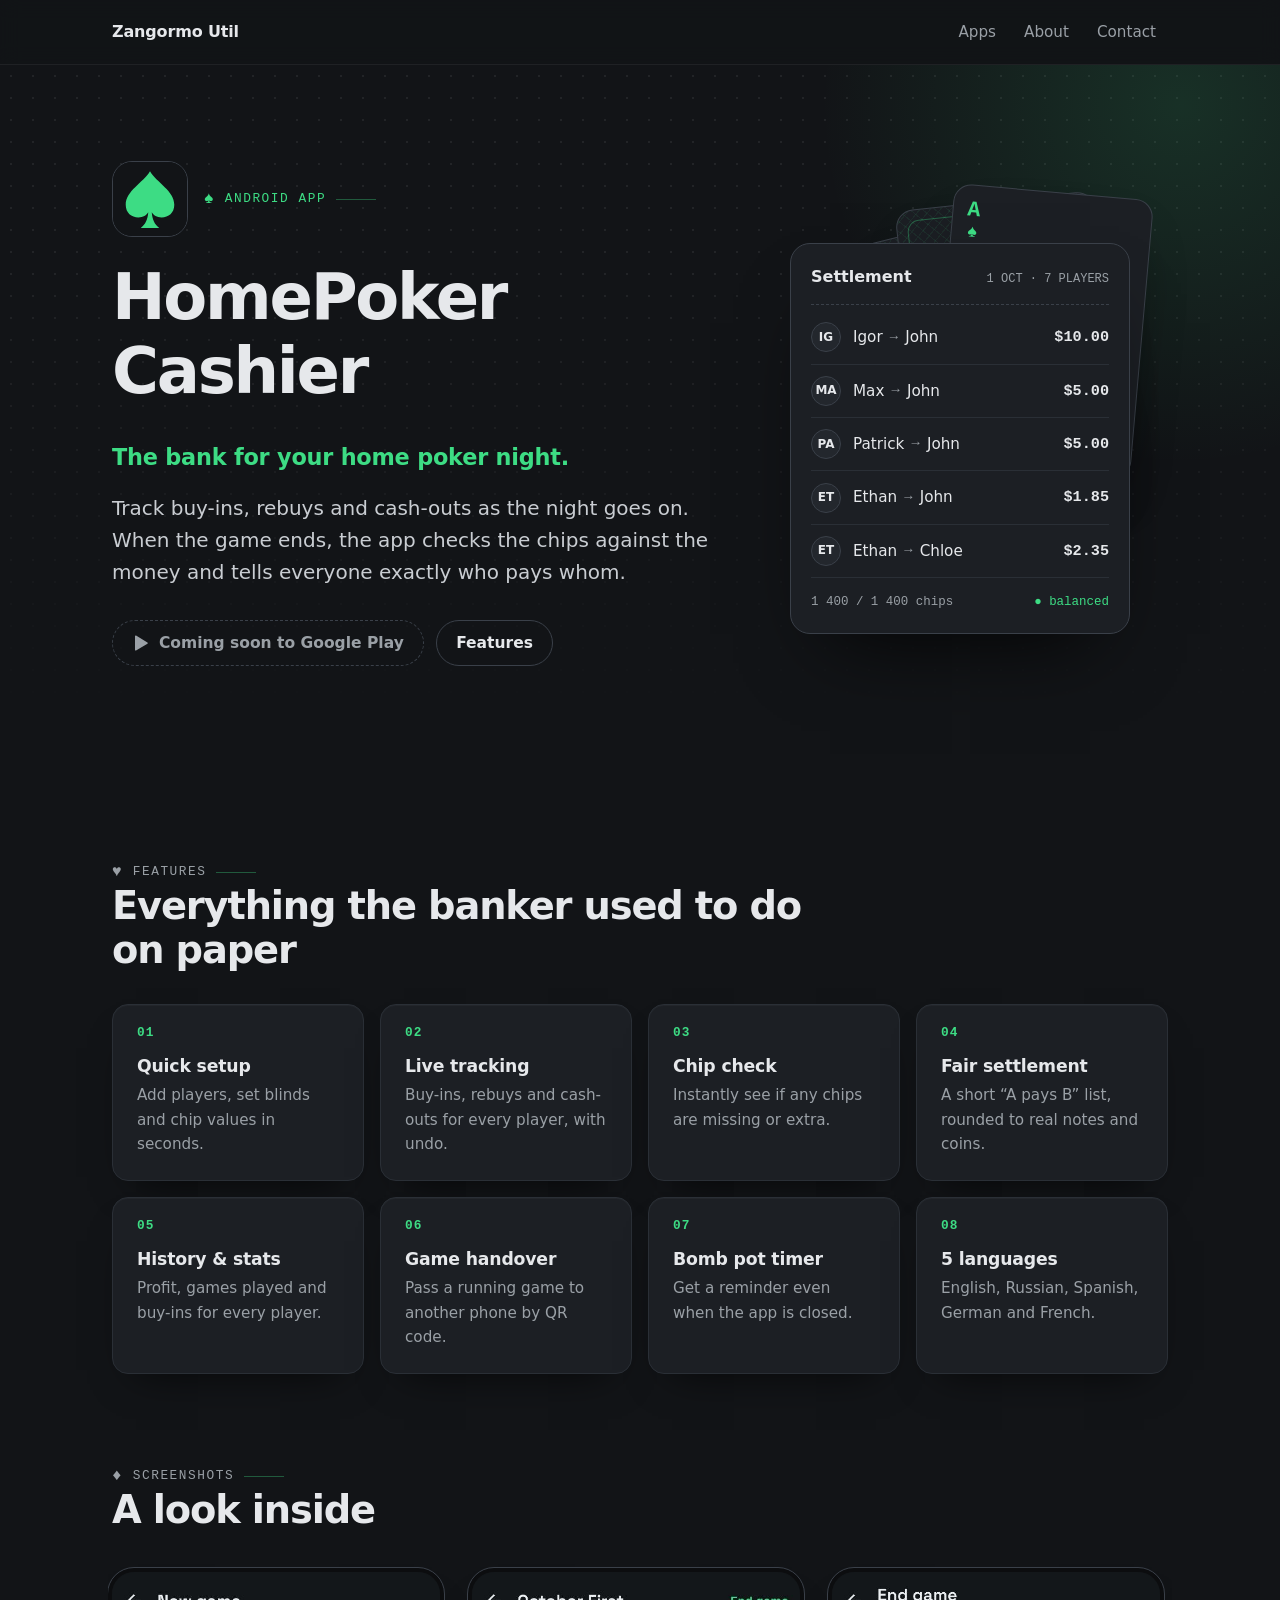
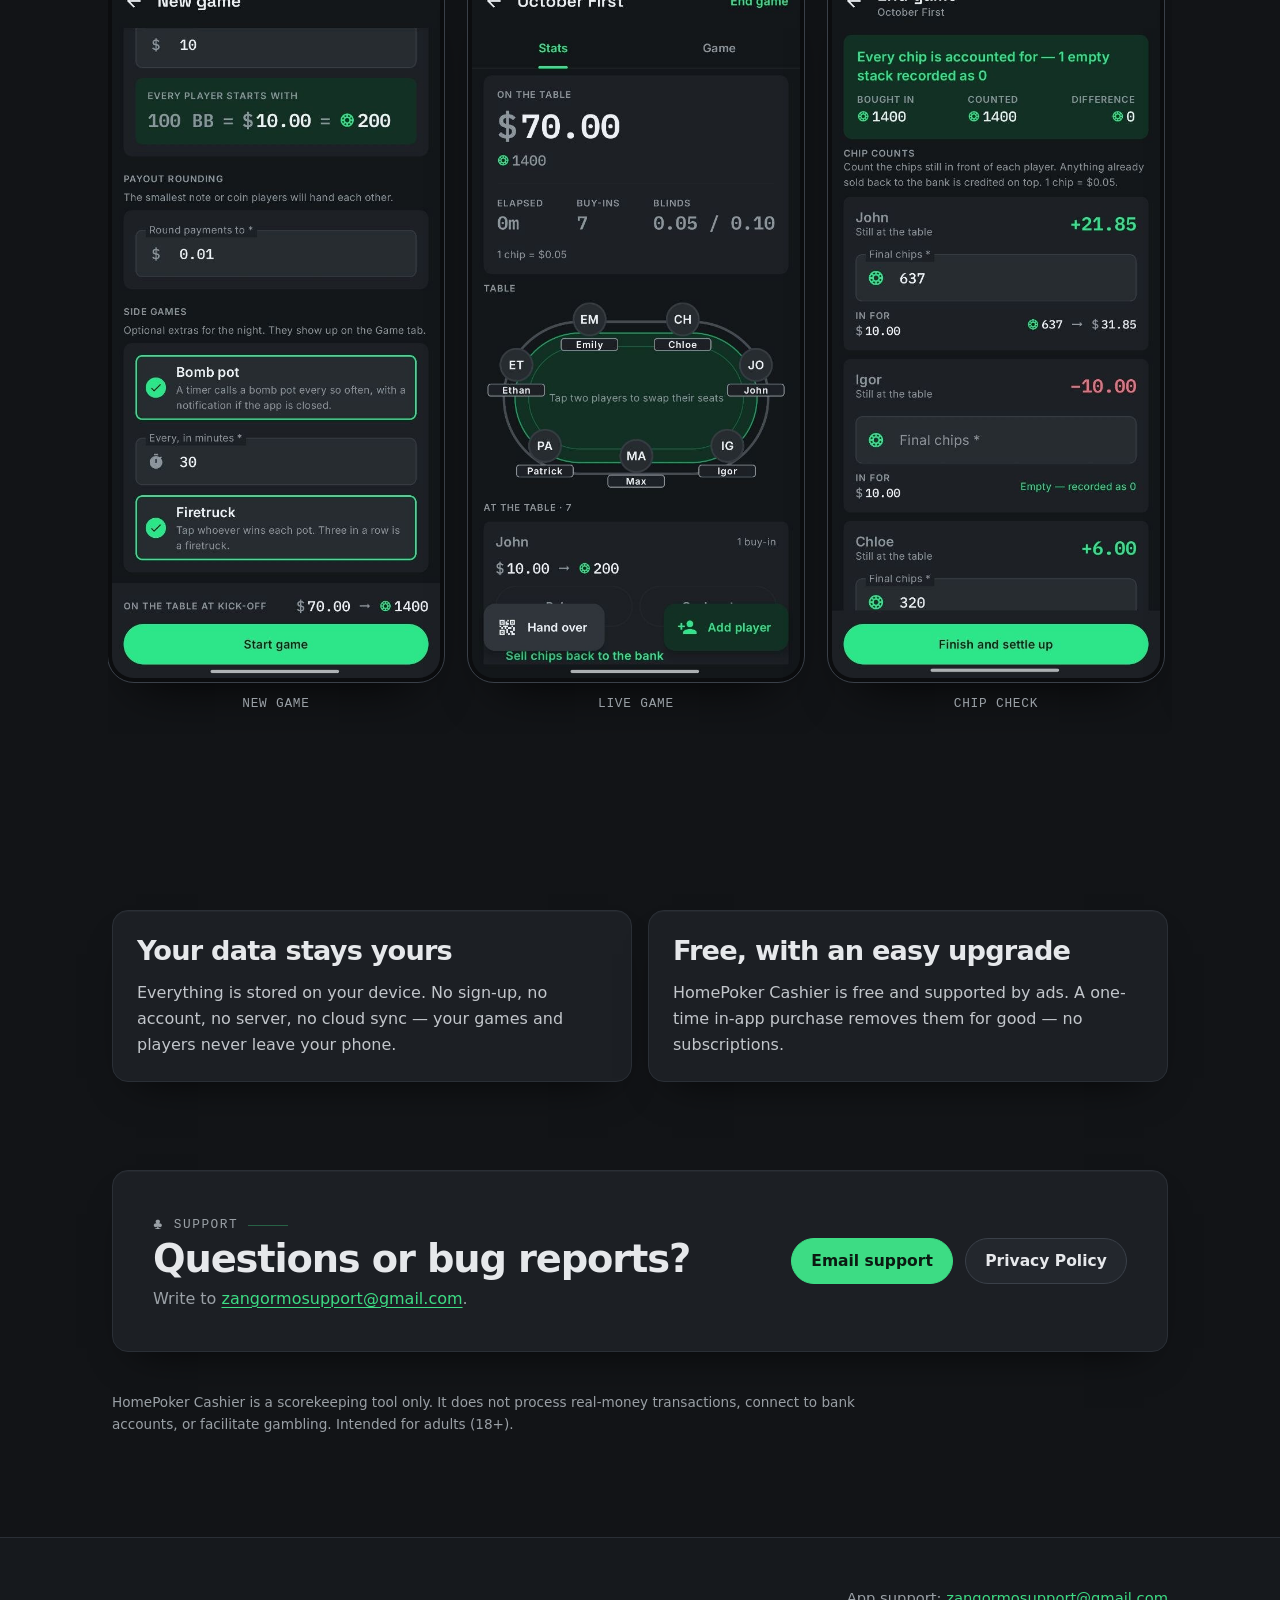
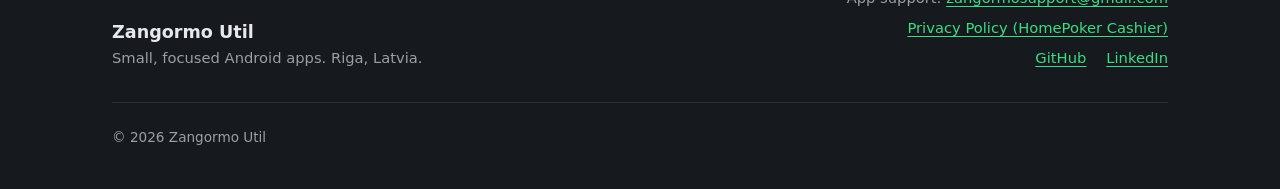
==== homepoker-cashier/index.html @ aa29e3ce "1.0" ====
<!doctype html>
<!--
  CONFIG: data-play-live controls the Google Play button on this page.
  "false" = disabled "Coming soon to Google Play" badge (default)
  "true"  = live "Get it on Google Play" link
-->
<html lang="en" data-play-live="false">
<head>
  <meta charset="utf-8">
  <meta name="viewport" content="width=device-width, initial-scale=1">
  <title>HomePoker Cashier — The bank for your home poker night</title>
  <meta name="description" content="HomePoker Cashier tracks buy-ins, rebuys and cash-outs at your home poker game, checks the chips against the money and shows exactly who pays whom. Offline, no account.">
  <link rel="canonical" href="https://zangormo.github.io/homepoker-cashier/">
  <meta property="og:type" content="website">
  <meta property="og:site_name" content="Zangormo Util">
  <meta property="og:title" content="HomePoker Cashier — The bank for your home poker night">
  <meta property="og:description" content="Track buy-ins, rebuys and cash-outs. When the game ends, see exactly who pays whom. Everything stays on your phone.">
  <meta property="og:url" content="https://zangormo.github.io/homepoker-cashier/">
  <meta name="theme-color" content="#121417">
  <link rel="icon" href="/assets/favicon.svg" type="image/svg+xml">
  <link rel="stylesheet" href="/style.css">
</head>
<body>
  <a class="skip-link" href="#main">Skip to content</a>

  <header class="site-header">
    <div class="container">
      <a class="brand" href="/">Zangormo Util</a>
      <nav class="site-nav" aria-label="Main">
        <ul>
          <li><a href="/#apps">Apps</a></li>
          <li><a href="/about/">About</a></li>
          <li><a href="#contact">Contact</a></li>
        </ul>
      </nav>
    </div>
  </header>

  <main id="main">
    <section class="hero">
      <div class="container hero-grid">
        <div>
          <div class="app-head">
            <img src="/assets/favicon.svg" alt="HomePoker Cashier app icon: green spade on a dark background" width="76" height="76">
            <p class="kicker"><span class="suit" aria-hidden="true">♠</span> Android app</p>
          </div>
          <h1>HomePoker Cashier</h1>
          <p class="tagline">The bank for your home poker night.</p>
          <p class="lead">Track buy-ins, rebuys and cash-outs as the night goes on. When the game ends, the app checks the chips against the money and tells everyone exactly who pays whom.</p>
          <div class="actions">
            <a class="btn btn-primary play-live" href="https://play.google.com/store/apps/details?id=com.zango.pokertracker" rel="noopener">
              <svg viewBox="0 0 24 24" aria-hidden="true"><path fill="currentColor" d="M4 2.8v18.4c0 .7.8 1.1 1.4.7L20.6 13c.6-.4.6-1.3 0-1.7L5.4 2.1C4.8 1.7 4 2.1 4 2.8z"/></svg>
              Get it on Google Play
            </a>
            <span class="btn play-soon" aria-disabled="true">
              <svg viewBox="0 0 24 24" aria-hidden="true"><path fill="currentColor" d="M4 2.8v18.4c0 .7.8 1.1 1.4.7L20.6 13c.6-.4.6-1.3 0-1.7L5.4 2.1C4.8 1.7 4 2.1 4 2.8z"/></svg>
              Coming soon to Google Play
            </span>
            <a class="btn btn-ghost" href="#features">Features</a>
          </div>
        </div>

        <div class="app-visual">
          <div class="deck" aria-hidden="true">
            <div class="pcard back b1"></div>
            <div class="pcard back b2"></div>
            <div class="pcard front">
              <div class="idx tl">A<span>♠</span></div>
              <div class="pip"><svg viewBox="0 0 64 64"><path fill="#3DDC84" d="M32 8c-6 10-21 17-21 29 0 7 5 11 11 11 4 0 7-2 8.5-4.5C30 50 28 54 24 57h16c-4-3-6-7-6.5-13.5C35 46 38 48 42 48c6 0 11-4 11-11C53 25 38 18 32 8z"/></svg></div>
              <div class="idx br">A<span>♠</span></div>
            </div>
          </div>
          <div class="ledger" role="img" aria-label="Example settlement: Igor pays John $10.00, Max pays John $5.00, Patrick pays John $5.00, Ethan pays John $1.85, Ethan pays Chloe $2.35. Chips balanced.">
            <div class="ledger-head"><strong>Settlement</strong><span>1 OCT · 7 PLAYERS</span></div>
            <ol>
            <li><span class="av">IG</span><span class="who">Igor <span class="to">→</span> John</span><span class="amt">$10.00</span></li>
            <li><span class="av">MA</span><span class="who">Max <span class="to">→</span> John</span><span class="amt">$5.00</span></li>
            <li><span class="av">PA</span><span class="who">Patrick <span class="to">→</span> John</span><span class="amt">$5.00</span></li>
            <li><span class="av">ET</span><span class="who">Ethan <span class="to">→</span> John</span><span class="amt">$1.85</span></li>
            <li><span class="av">ET</span><span class="who">Ethan <span class="to">→</span> Chloe</span><span class="amt">$2.35</span></li>
            </ol>
            <div class="ledger-foot"><span>1 400 / 1 400 chips</span><span class="ok">● balanced</span></div>
          </div>
        </div>
      </div>
    </section>

    <section class="section" id="features" aria-labelledby="features-title">
      <div class="container">
        <div class="section-head">
          <p class="kicker"><span class="suit" aria-hidden="true">♥</span> Features</p>
          <h2 id="features-title">Everything the banker used to do on paper</h2>
        </div>
        <ul class="grid grid-4 plain-list">
          <li class="card feature"><span class="num" aria-hidden="true">01</span><h3>Quick setup</h3><p>Add players, set blinds and chip values in seconds.</p></li>
          <li class="card feature"><span class="num" aria-hidden="true">02</span><h3>Live tracking</h3><p>Buy-ins, rebuys and cash-outs for every player, with undo.</p></li>
          <li class="card feature"><span class="num" aria-hidden="true">03</span><h3>Chip check</h3><p>Instantly see if any chips are missing or extra.</p></li>
          <li class="card feature"><span class="num" aria-hidden="true">04</span><h3>Fair settlement</h3><p>A short “A pays B” list, rounded to real notes and coins.</p></li>
          <li class="card feature"><span class="num" aria-hidden="true">05</span><h3>History &amp; stats</h3><p>Profit, games played and buy-ins for every player.</p></li>
          <li class="card feature"><span class="num" aria-hidden="true">06</span><h3>Game handover</h3><p>Pass a running game to another phone by QR code.</p></li>
          <li class="card feature"><span class="num" aria-hidden="true">07</span><h3>Bomb pot timer</h3><p>Get a reminder even when the app is closed.</p></li>
          <li class="card feature"><span class="num" aria-hidden="true">08</span><h3>5 languages</h3><p>English, Russian, Spanish, German and French.</p></li>
        </ul>
      </div>
    </section>

    <section class="section tight" aria-labelledby="screens-title">
      <div class="container">
        <div class="section-head">
          <p class="kicker"><span class="suit" aria-hidden="true">♦</span> Screenshots</p>
          <h2 id="screens-title">A look inside</h2>
        </div>
        <!-- Screenshot files: /assets/screenshots/screenshot-1.jpg … screenshot-6.jpg (see README) -->
        <ul class="gallery" tabindex="0" aria-label="App screenshots, scrollable">
          <li><figure><a href="/assets/screenshots/screenshot-1.jpg" target="_blank" rel="noopener"><img src="/assets/screenshots/screenshot-1.jpg" alt="New game setup: starting stack, payout rounding and optional side games like bomb pot and firetruck" width="576" height="1224" loading="lazy" decoding="async"><span class="visually-hidden"> (opens full size)</span></a><figcaption>New game</figcaption></figure></li>
          <li><figure><a href="/assets/screenshots/screenshot-2.jpg" target="_blank" rel="noopener"><img src="/assets/screenshots/screenshot-2.jpg" alt="Live game: money and chips on the table, blinds, and a seating chart of the players" width="576" height="1224" loading="lazy" decoding="async"><span class="visually-hidden"> (opens full size)</span></a><figcaption>Live game</figcaption></figure></li>
          <li><figure><a href="/assets/screenshots/screenshot-3.jpg" target="_blank" rel="noopener"><img src="/assets/screenshots/screenshot-3.jpg" alt="End game chip check confirming every chip is accounted for, with each player's final chips" width="576" height="1224" loading="lazy" decoding="async"><span class="visually-hidden"> (opens full size)</span></a><figcaption>Chip check</figcaption></figure></li>
          <li><figure><a href="/assets/screenshots/screenshot-4.jpg" target="_blank" rel="noopener"><img src="/assets/screenshots/screenshot-4.jpg" alt="Final chip counts with a results table of buy-ins, chips, cash-out and net for each player" width="576" height="1224" loading="lazy" decoding="async"><span class="visually-hidden"> (opens full size)</span></a><figcaption>Results</figcaption></figure></li>
          <li><figure><a href="/assets/screenshots/screenshot-5.jpg" target="_blank" rel="noopener"><img src="/assets/screenshots/screenshot-5.jpg" alt="Settlement: a short list of who pays whom, with checkboxes to mark payments" width="576" height="1224" loading="lazy" decoding="async"><span class="visually-hidden"> (opens full size)</span></a><figcaption>Settlement</figcaption></figure></li>
          <li><figure><a href="/assets/screenshots/screenshot-6.jpg" target="_blank" rel="noopener"><img src="/assets/screenshots/screenshot-6.jpg" alt="Players list with profit, games played and buy-ins for each player" width="576" height="1224" loading="lazy" decoding="async"><span class="visually-hidden"> (opens full size)</span></a><figcaption>Players</figcaption></figure></li>
        </ul>
      </div>
    </section>

    <section class="section" aria-label="Privacy and pricing">
      <div class="container grid grid-2">
        <div class="card stat-card">
          <h2>Your data stays yours</h2>
          <p>Everything is stored on your device. No sign-up, no account, no server, no cloud sync — your games and players never leave your phone.</p>
        </div>
        <div class="card stat-card">
          <h2>Free, with an easy upgrade</h2>
          <p>HomePoker Cashier is free and supported by ads. A one-time in-app purchase removes them for good — no subscriptions.</p>
        </div>
      </div>
    </section>

    <section class="section tight" aria-labelledby="support-title">
      <div class="container">
        <div class="card support">
          <div>
            <p class="kicker"><span class="suit" aria-hidden="true">♣</span> Support</p>
            <h2 id="support-title">Questions or bug reports?</h2>
            <p>Write to <a href="mailto:zangormosupport@gmail.com">zangormosupport@gmail.com</a>.</p>
          </div>
          <div class="actions">
            <a class="btn btn-primary" href="mailto:zangormosupport@gmail.com">Email support</a>
            <a class="btn" href="https://zangormo.github.io/poker_cashier_privacy_page/">Privacy Policy</a>
          </div>
        </div>
        <p class="disclaimer">HomePoker Cashier is a scorekeeping tool only. It does not process real-money transactions, connect to bank accounts, or facilitate gambling. Intended for adults (18+).</p>
      </div>
    </section>
  </main>

  <footer class="site-footer" id="contact">
    <div class="container">
      <div class="footer-grid">
        <div>
          <p class="footer-brand">Zangormo Util</p>
          <p>Small, focused Android apps. Riga, Latvia.</p>
        </div>
        <ul>
          <li>App support: <a href="mailto:zangormosupport@gmail.com">zangormosupport@gmail.com</a></li>
          <li><a href="https://zangormo.github.io/poker_cashier_privacy_page/">Privacy Policy (HomePoker Cashier)</a></li>
          <li class="social"><a href="https://github.com/Zangormo" rel="noopener">GitHub</a><a href="https://linkedin.com/in/ilja-birjukovs" rel="noopener">LinkedIn</a></li>
        </ul>
      </div>
      <p class="copyright">© 2026 Zangormo Util</p>
    </div>
  </footer>
</body>
</html>
---- style.css ----
/* Zangormo Util — shared styles. Mobile first, no dependencies.
   Concept: a home-game table — playing cards, suit markers, and a cashier's ledger. */

:root {
  --bg: #121417;
  --bg-2: #16191d;
  --surface: #1c1f24;
  --surface-2: #23272d;
  --border: #2a2f36;
  --border-strong: #3a4049;
  --text: #e6e8eb;
  --muted: #9aa0a6;
  --accent: #3ddc84;
  --accent-soft: rgba(61, 220, 132, .12);
  --accent-line: rgba(61, 220, 132, .35);
  --accent-ink: #0b1a11;
  --radius: 16px;
  --radius-sm: 10px;
  --max: 1120px;
  --gutter: 16px;
  --font: system-ui, -apple-system, "Segoe UI", Roboto, "Helvetica Neue", Arial, sans-serif;
  --mono: ui-monospace, "SF Mono", "Cascadia Mono", "Segoe UI Mono", Menlo, Consolas, monospace;
  --shadow: 0 1px 0 rgba(255, 255, 255, .03) inset, 0 20px 40px -24px rgba(0, 0, 0, .8);
  color-scheme: dark;
}

*,
*::before,
*::after { box-sizing: border-box; }

html { -webkit-text-size-adjust: 100%; scroll-behavior: smooth; scroll-padding-top: 80px; }

@media (prefers-reduced-motion: reduce) {
  html { scroll-behavior: auto; }
  *, *::before, *::after { transition: none !important; animation: none !important; }
}

body {
  margin: 0;
  background: var(--bg);
  color: var(--text);
  font-family: var(--font);
  font-size: 1rem;
  line-height: 1.6;
  overflow-wrap: break-word;
  -webkit-font-smoothing: antialiased;
}

img { max-width: 100%; display: block; }

h1, h2, h3 { line-height: 1.15; margin: 0 0 .5em; letter-spacing: -.02em; font-weight: 750; }
h1 { font-size: clamp(2.2rem, 8vw, 4rem); letter-spacing: -.035em; }
h2 { font-size: clamp(1.6rem, 5vw, 2.4rem); letter-spacing: -.03em; }
h3 { font-size: 1.1rem; letter-spacing: -.01em; }
p { margin: 0 0 1em; }

a { color: var(--accent); text-underline-offset: 3px; text-decoration-thickness: 1px; }
a:hover { text-decoration-thickness: 2px; }

:focus-visible {
  outline: 3px solid var(--accent);
  outline-offset: 3px;
  border-radius: 6px;
}

.muted { color: var(--muted); }
.small { font-size: .875rem; }
.accent { color: var(--accent); }

.visually-hidden {
  position: absolute !important;
  width: 1px; height: 1px;
  overflow: hidden; clip: rect(0 0 0 0);
  white-space: nowrap;
}

.skip-link {
  position: absolute;
  left: var(--gutter);
  top: -100px;
  background: var(--accent);
  color: var(--accent-ink);
  padding: .5rem 1rem;
  border-radius: var(--radius-sm);
  font-weight: 600;
  z-index: 20;
}
.skip-link:focus { top: .75rem; }

.container {
  width: 100%;
  max-width: var(--max);
  margin: 0 auto;
  padding: 0 var(--gutter);
}
@media (min-width: 700px) { :root { --gutter: 32px; } }

.plain-list { list-style: none; margin: 0; padding: 0; }

/* ---------- Header ---------- */
.site-header {
  position: sticky;
  top: 0;
  z-index: 10;
  background: rgba(18, 20, 23, .8);
  backdrop-filter: saturate(140%) blur(10px);
  -webkit-backdrop-filter: saturate(140%) blur(10px);
  border-bottom: 1px solid rgba(255, 255, 255, .06);
}
.site-header .container {
  display: flex;
  align-items: center;
  justify-content: space-between;
  gap: 1rem;
  min-height: 64px;
}
.brand {
  display: inline-flex;
  align-items: center;
  gap: .6rem;
  color: var(--text);
  font-weight: 750;
  letter-spacing: -.01em;
  text-decoration: none;
  white-space: nowrap;
}
.site-nav ul { display: flex; gap: .25rem; list-style: none; margin: 0; padding: 0; }
.site-nav a {
  display: block;
  padding: .45rem .75rem;
  color: var(--muted);
  text-decoration: none;
  border-radius: 999px;
  font-size: .95rem;
  font-weight: 500;
}
.site-nav a:hover { color: var(--text); }
.site-nav a[aria-current="page"] { color: var(--text); background: var(--surface-2); }

@media (max-width: 400px) {
  .brand { font-size: .95rem; gap: .45rem; }
  .site-nav ul { gap: 0; }
  .site-nav a { padding: .4rem .5rem; font-size: .9rem; }
}

/* ---------- Sections ---------- */
.section { padding: 4rem 0; }
@media (min-width: 900px) { .section { padding: 5.5rem 0; } }
.section.tight { padding-top: 0; }

.kicker {
  display: inline-flex;
  align-items: center;
  gap: .6rem;
  font-family: var(--mono);
  font-size: .8rem;
  letter-spacing: .12em;
  text-transform: uppercase;
  color: var(--accent);
  margin: 0 0 1rem;
}
.kicker .suit { font-size: 1rem; line-height: 1; }
.kicker .mark { width: 7px; height: 7px; border-radius: 2px; background: var(--accent); flex: none; }
.kicker::after {
  content: "";
  width: 40px;
  height: 1px;
  background: var(--accent-line);
}

.section-head { margin-bottom: 2rem; max-width: 44rem; }
.section-head h2 { margin-bottom: .4rem; }
.section-head p { color: var(--muted); margin: 0; }

.lead { font-size: clamp(1.05rem, 2.6vw, 1.25rem); color: #c9cdd2; max-width: 40rem; }

/* ---------- Hero with table texture ---------- */
.hero {
  position: relative;
  padding: 3.5rem 0 4rem;
  overflow: hidden;
  isolation: isolate;
}
.hero::before {
  /* felt dot grid */
  content: "";
  position: absolute;
  inset: 0;
  z-index: -2;
  background-image: radial-gradient(rgba(255, 255, 255, .07) 1px, transparent 1.2px);
  background-size: 22px 22px;
  -webkit-mask-image: linear-gradient(to bottom, #000 30%, transparent 95%);
  mask-image: linear-gradient(to bottom, #000 30%, transparent 95%);
}
.hero::after {
  /* single soft table light */
  content: "";
  position: absolute;
  z-index: -1;
  width: 720px;
  height: 720px;
  right: -260px;
  top: -320px;
  background: radial-gradient(closest-side, rgba(61, 220, 132, .14), transparent);
}
@media (min-width: 900px) { .hero { padding: 6rem 0 6.5rem; } }

.hero-grid { display: grid; gap: 3rem; align-items: center; }
@media (min-width: 900px) { .hero-grid { grid-template-columns: 1.25fr .75fr; } }

.hero h1 .accent { color: var(--accent); }
.hero .lead { margin-bottom: 2rem; }


/* ---------- Playing cards (decorative) ---------- */
.deck {
  position: relative;
  width: min(250px, 62vw);
  aspect-ratio: 5 / 7;
  margin: 0 auto;
}
.pcard {
  position: absolute;
  inset: 0;
  border-radius: 18px;
  border: 1px solid var(--border-strong);
  background: var(--surface);
  box-shadow: 0 30px 60px -30px rgba(0, 0, 0, .9);
  transition: transform .4s cubic-bezier(.2, .7, .2, 1);
}
.pcard.back {
  background:
    repeating-linear-gradient(45deg, transparent 0 7px, rgba(61, 220, 132, .07) 7px 8px),
    repeating-linear-gradient(-45deg, transparent 0 7px, rgba(61, 220, 132, .07) 7px 8px),
    var(--surface);
}
.pcard.back::after {
  content: "";
  position: absolute;
  inset: 10px;
  border: 1px solid var(--accent-line);
  border-radius: 12px;
}
.pcard.b1 { transform: rotate(-14deg) translate(-46px, 14px); }
.pcard.b2 { transform: rotate(-6deg) translate(-20px, 4px); }
.pcard.front { transform: rotate(5deg) translate(14px, -4px); }
.deck:hover .b1 { transform: rotate(-20deg) translate(-70px, 18px); }
.deck:hover .b2 { transform: rotate(-9deg) translate(-34px, 6px); }
.deck:hover .front { transform: rotate(8deg) translate(22px, -10px); }

.pcard .idx {
  position: absolute;
  display: flex;
  flex-direction: column;
  align-items: center;
  font-family: var(--mono);
  font-weight: 700;
  font-size: 1.35rem;
  line-height: 1;
  color: var(--accent);
}
.pcard .idx span { font-size: 1.05rem; margin-top: .2rem; }
.pcard .idx.tl { top: 14px; left: 14px; }
.pcard .idx.br { bottom: 14px; right: 14px; transform: rotate(180deg); }
.pcard .pip {
  position: absolute;
  inset: 0;
  display: grid;
  place-items: center;
}
.pcard .pip svg { width: 46%; filter: drop-shadow(0 8px 24px rgba(61, 220, 132, .25)); }

.hero-visual { display: none; }
@media (min-width: 900px) { .hero-visual { display: block; } }

/* ---------- Cards ---------- */
.card {
  position: relative;
  background: var(--surface);
  border: 1px solid var(--border);
  border-radius: var(--radius);
  padding: 1.5rem;
  box-shadow: var(--shadow);
}
.card h3 { margin-bottom: .4rem; }
.card p:last-child { margin-bottom: 0; }

.grid { display: grid; gap: 1rem; grid-template-columns: 1fr; }
@media (min-width: 600px) { .grid-2, .grid-4 { grid-template-columns: repeat(2, 1fr); } }
@media (min-width: 900px) {
  .grid-4 { grid-template-columns: repeat(4, 1fr); }
}

/* ---------- Buttons ---------- */
.actions { display: flex; flex-wrap: wrap; gap: .75rem; align-items: center; }
.btn {
  display: inline-flex;
  align-items: center;
  justify-content: center;
  gap: .55rem;
  min-height: 46px;
  padding: .65rem 1.2rem;
  border-radius: 999px;
  border: 1px solid var(--border-strong);
  background: var(--surface-2);
  color: var(--text);
  font: inherit;
  font-weight: 650;
  font-size: .97rem;
  text-decoration: none;
  line-height: 1.2;
  white-space: nowrap;
  transition: transform .15s ease, background-color .15s ease, border-color .15s ease;
}
.btn:hover { border-color: var(--muted); transform: translateY(-1px); }
.btn-primary { background: var(--accent); border-color: var(--accent); color: var(--accent-ink); }
.btn-primary:hover { background: #63e69e; border-color: #63e69e; }
.btn-ghost { background: transparent; }
.btn svg { width: 18px; height: 18px; flex: none; }
.btn .arrow { transition: transform .15s ease; }
.btn:hover .arrow { transform: translateX(3px); }

/* Google Play badge.
   Both variants are in the markup; the data-play-live attribute on <html> picks one.
   display:none also hides the inactive variant from screen readers. */
.play-live,
.play-soon { display: none; }
html[data-play-live="true"] .play-live { display: inline-flex; }
html[data-play-live="false"] .play-soon { display: inline-flex; }

.play-soon {
  cursor: not-allowed;
  color: var(--muted);
  background: transparent;
  border-style: dashed;
}
.play-soon:hover { border-color: var(--border-strong); transform: none; }

/* ---------- Badges & chips ---------- */
.badge {
  display: inline-flex;
  align-items: center;
  gap: .45rem;
  padding: .3rem .75rem;
  border-radius: 999px;
  font-size: .82rem;
  font-weight: 650;
  background: var(--accent-soft);
  color: var(--accent);
  border: 1px solid var(--accent-line);
  white-space: nowrap;
}
.badge::before {
  content: "";
  width: 8px; height: 8px;
  border-radius: 50%;
  background: var(--accent);
  box-shadow: 0 0 0 0 rgba(61, 220, 132, .6);
  animation: pulse 2.4s infinite;
}
@keyframes pulse {
  0% { box-shadow: 0 0 0 0 rgba(61, 220, 132, .55); }
  70% { box-shadow: 0 0 0 8px rgba(61, 220, 132, 0); }
  100% { box-shadow: 0 0 0 0 rgba(61, 220, 132, 0); }
}

.chips { display: flex; flex-wrap: wrap; gap: .45rem; list-style: none; margin: 0; padding: 0; }
.chips li {
  padding: .3rem .75rem;
  border-radius: 8px;
  background: var(--bg-2);
  border: 1px solid var(--border);
  font-size: .88rem;
}

/* ---------- Ledger (settlement mock, decorative) ---------- */
.ledger {
  background: var(--surface);
  border: 1px solid var(--border-strong);
  border-radius: 20px;
  padding: 1.25rem;
  box-shadow: 0 40px 80px -40px rgba(0, 0, 0, .9);
  font-size: .95rem;
  max-width: 400px;
  width: 100%;
  margin: 0 auto;
}
.ledger-head {
  display: flex;
  justify-content: space-between;
  align-items: baseline;
  gap: 1rem;
  padding-bottom: .9rem;
  margin-bottom: .4rem;
  border-bottom: 1px dashed var(--border-strong);
}
.ledger-head strong { font-size: 1rem; }
.ledger-head span { font-family: var(--mono); font-size: .75rem; color: var(--muted); }
.ledger ol { list-style: none; margin: 0; padding: 0; }
.ledger li {
  display: grid;
  grid-template-columns: auto 1fr auto;
  align-items: center;
  gap: .75rem;
  padding: .7rem 0;
  border-bottom: 1px solid var(--border);
}
.ledger .who { display: flex; align-items: center; gap: .45rem; flex-wrap: wrap; min-width: 0; }
.ledger .who .to { color: var(--muted); font-family: var(--mono); font-size: .85rem; }
.ledger .av {
  width: 30px; height: 30px;
  border-radius: 50%;
  display: grid;
  place-items: center;
  font-size: .75rem;
  font-weight: 700;
  background: var(--surface-2);
  border: 1px solid var(--border-strong);
  color: var(--text);
}
.ledger .amt { font-family: var(--mono); font-weight: 700; color: var(--text); }
.ledger-foot {
  display: flex;
  justify-content: space-between;
  align-items: center;
  gap: .75rem;
  padding-top: .9rem;
  font-family: var(--mono);
  font-size: .78rem;
  color: var(--muted);
}
.ledger-foot .ok { color: var(--accent); display: inline-flex; gap: .35rem; align-items: center; }

/* ---------- Home: featured app ---------- */
.feature-app {
  display: grid;
  gap: 2rem;
  padding: 1.5rem;
  overflow: hidden;
}
@media (min-width: 900px) {
  .feature-app { grid-template-columns: 1.1fr .9fr; padding: 3rem; gap: 3rem; align-items: center; }
}
.app-title { display: flex; align-items: center; gap: 1rem; margin-bottom: 1rem; }
.app-title img { width: 64px; height: 64px; border-radius: 16px; border: 1px solid var(--border-strong); }
.app-title h3 { font-size: 1.5rem; margin: 0; }
.app-title p { margin: 0; color: var(--accent); font-weight: 600; }
.feature-app .points { margin: 0 0 1.75rem; }
.feature-app .ledger { max-width: 360px; }

.teaser {
  display: grid;
  gap: 1rem;
  align-items: center;
  text-decoration: none;
  color: var(--text);
  transition: border-color .15s ease, transform .15s ease;
}
@media (min-width: 700px) { .teaser { grid-template-columns: auto 1fr auto; gap: 1.5rem; } }
.teaser:hover { border-color: var(--accent-line); }
.teaser p { margin: 0; }
.teaser .go { color: var(--accent); font-weight: 650; white-space: nowrap; }
.teaser:hover .go .arrow { transform: translateX(3px); }
.teaser .arrow { display: inline-block; transition: transform .15s ease; }

.monogram {
  width: 56px; height: 56px;
  border-radius: 50%;
  display: grid;
  place-items: center;
  font-weight: 750;
  letter-spacing: .02em;
  background: var(--accent-soft);
  border: 1px solid var(--accent-line);
  color: var(--accent);
  flex: none;
}

/* ---------- App page ---------- */
.app-head { display: flex; align-items: center; gap: 1rem; margin-bottom: 1.5rem; }
.app-head .kicker { margin: 0; }
.app-head img { width: 64px; height: 64px; border-radius: 16px; border: 1px solid var(--border-strong); }
@media (min-width: 700px) { .app-head img { width: 76px; height: 76px; border-radius: 20px; } }
.tagline { color: var(--accent); font-size: clamp(1.15rem, 3vw, 1.4rem); font-weight: 650; margin-bottom: 1rem; letter-spacing: -.01em; }

.feature {
  padding-top: 3.25rem;
  transition: border-color .15s ease;
}
.feature:hover { border-color: var(--border-strong); }
.feature .num {
  position: absolute;
  top: 1.1rem;
  left: 1.5rem;
  font-family: var(--mono);
  font-size: .8rem;
  font-weight: 700;
  color: var(--accent);
  letter-spacing: .08em;
}
.feature h3 { font-size: 1.08rem; }
.feature p { color: var(--muted); font-size: .95rem; }

/* Screenshots: horizontal scroller on mobile, row on desktop */
.gallery {
  display: grid;
  grid-auto-flow: column;
  grid-auto-columns: 64%;
  gap: 1rem;
  overflow-x: auto;
  scroll-snap-type: x mandatory;
  padding: .25rem .25rem 1.25rem;
  margin: 0 -.25rem;
  list-style: none;
  scrollbar-color: var(--border-strong) transparent;
}
.gallery li { scroll-snap-align: start; }
.gallery img {
  width: 100%;
  height: auto;
  aspect-ratio: 576 / 1224;
  object-fit: cover;
  border-radius: 26px;
  border: 4px solid #0c0d0f;
  outline: 1px solid var(--border-strong);
  background: var(--surface);
  color: var(--muted);
  font-size: .85rem;
  box-shadow: 0 30px 50px -30px rgba(0, 0, 0, .9);
}
@media (min-width: 600px) { .gallery { grid-auto-columns: 40%; } }
@media (min-width: 900px) { .gallery { grid-auto-columns: calc((100% - 2 * 1.5rem) / 3); gap: 1.5rem; } }
.gallery figure { margin: 0; }
.gallery a { display: block; border-radius: 26px; }
.gallery a img { transition: transform .2s ease; }
.gallery a:hover img { transform: translateY(-3px); }
.gallery figcaption {
  margin-top: .75rem;
  text-align: center;
  font-family: var(--mono);
  font-size: .8rem;
  letter-spacing: .06em;
  text-transform: uppercase;
  color: var(--muted);
}

.stat-card h2 { font-size: clamp(1.35rem, 4vw, 1.7rem); }
.stat-card p { color: #c2c6cb; }

.support {
  display: grid;
  gap: 1.5rem;
  align-items: center;
}
@media (min-width: 800px) { .support { grid-template-columns: 1fr auto; padding: 2.5rem; } }
.support h2 { margin-bottom: .3rem; }
.support p { margin: 0; color: var(--muted); }

.disclaimer {
  margin-top: 2.5rem;
  color: var(--muted);
  font-size: .85rem;
  max-width: 48rem;
}

/* ---------- About ---------- */
.about-layout { display: grid; gap: 2.5rem; padding-top: 2.5rem; padding-bottom: 1rem; }
@media (min-width: 960px) {
  .about-layout { grid-template-columns: 320px 1fr; gap: 4rem; padding-top: 4rem; align-items: start; }
  .profile { position: sticky; top: 88px; }
}
.profile { display: grid; gap: 1.25rem; }
.profile .monogram { width: 72px; height: 72px; font-size: 1.4rem; }
.profile h1 { font-size: clamp(2rem, 7vw, 2.6rem); margin: 0; }
.profile .role { font-size: 1.1rem; font-weight: 650; margin: .4rem 0 0; color: #c9cdd2; }
.profile .btn { width: 100%; }
.facts { list-style: none; padding: 0; margin: 0; display: grid; gap: .8rem; font-size: .93rem; }
.facts li { display: grid; grid-template-columns: 20px 1fr; gap: .7rem; color: #c2c6cb; }
.facts svg { width: 18px; height: 18px; margin-top: .2rem; color: var(--accent); }
.profile-links { display: flex; gap: .5rem; }
.profile-links .btn { flex: 1; width: auto; padding-inline: .8rem; }

.about-main > section { padding: 0 0 3.5rem; }
.about-main h2 { font-size: clamp(1.4rem, 4vw, 1.8rem); }

.timeline { position: relative; padding-left: 1.75rem; }
.timeline::before {
  content: "";
  position: absolute;
  left: 5px; top: .5rem; bottom: .5rem;
  width: 1px;
  background: var(--border-strong);
}
.timeline .dot {
  position: absolute;
  left: 0; top: .45rem;
  width: 11px; height: 11px;
  border-radius: 50%;
  background: var(--accent);
  box-shadow: 0 0 0 4px var(--accent-soft);
}
.job-head { margin-bottom: 1rem; }
.job-head h3 { font-size: 1.2rem; margin: 0 0 .2rem; }
.job-meta { font-family: var(--mono); font-size: .8rem; color: var(--muted); margin: 0; }
.list { margin: 0; padding-left: 1.1rem; color: #c9cdd2; }
.list li { margin-bottom: .5rem; padding-left: .25rem; }
.list li::marker { color: var(--accent); }

.project { display: flex; flex-direction: column; gap: .5rem; transition: border-color .15s ease; }
.project:hover { border-color: var(--border-strong); }
.project .meta { font-family: var(--mono); color: var(--accent); font-size: .75rem; letter-spacing: .04em; text-transform: uppercase; margin: 0; }
.project h3 { margin: 0; font-size: 1.15rem; }
.project .desc { color: #c2c6cb; font-size: .95rem; margin: .25rem 0 0; }
.project .chips { margin-top: .5rem; }
.project .chips li { font-size: .78rem; padding: .2rem .55rem; }
.project .links {
  margin-top: auto;
  padding-top: 1rem;
  display: flex;
  flex-wrap: wrap;
  gap: .5rem 1.25rem;
  font-weight: 600;
  font-size: .95rem;
}
.project .links a { text-decoration: none; }
.project .links a:hover { text-decoration: underline; }
@media (min-width: 700px) {
  .projects { grid-template-columns: repeat(2, 1fr); }
  .projects .project:first-child { grid-column: 1 / -1; }
}

.skills { display: grid; gap: 1.25rem; }
.skill-row { display: grid; gap: .6rem; }
@media (min-width: 700px) { .skill-row { grid-template-columns: 120px 1fr; gap: 1rem; align-items: start; } }
.skill-row h3 {
  font-family: var(--mono);
  font-size: .75rem;
  font-weight: 600;
  text-transform: uppercase;
  letter-spacing: .1em;
  color: var(--muted);
  margin: .45rem 0 0;
}

.edu { padding: 1.75rem; }
.edu .kicker { margin-bottom: 1.25rem; }
.edu h3 { margin-bottom: .35rem; }
.edu p:not(.kicker) { color: #c2c6cb; margin: 0; }
.edu .chips { gap: .6rem; }

/* ---------- Footer ---------- */
.site-footer {
  border-top: 1px solid var(--border);
  background: var(--bg-2);
  padding: 3rem 0 2.5rem;
  color: var(--muted);
  font-size: .92rem;
}
.footer-grid { display: grid; gap: 1.5rem; }
@media (min-width: 800px) { .footer-grid { grid-template-columns: 1fr auto; align-items: end; } }
.footer-brand { color: var(--text); font-weight: 750; font-size: 1.1rem; margin: 0 0 .3rem; }
.site-footer p { margin: 0; }
.site-footer ul { display: grid; gap: .4rem; list-style: none; margin: 0; padding: 0; }
@media (min-width: 800px) { .site-footer ul { text-align: right; } }
.social { display: flex !important; gap: 1.25rem; }
@media (min-width: 800px) { .social { justify-content: flex-end; } }
.copyright { margin-top: 2rem !important; padding-top: 1.5rem; border-top: 1px solid var(--border); font-size: .85rem; }

/* ---------- 404 ---------- */
.not-found { display: grid; gap: 3rem; align-items: center; padding-top: 1rem; padding-bottom: 1rem; }
@media (min-width: 800px) { .not-found { grid-template-columns: 1fr auto; } }
.not-found .big-code {
  margin: 0;
  font-family: var(--mono);
  font-weight: 700;
  font-size: clamp(5rem, 22vw, 10rem);
  line-height: 1;
  letter-spacing: -.06em;
  color: rgba(61, 220, 132, .16);
}
.not-found .code { font-family: var(--mono); color: var(--accent); font-weight: 700; letter-spacing: .1em; margin-bottom: 1rem; }
.edu p.job-meta { color: var(--muted); margin-top: .9rem; }
.ledger-foot { flex-wrap: wrap; }
.ledger-foot > span { white-space: nowrap; }

/* ---------- Home: app tiles (decorative) ---------- */
.tiles {
  display: grid;
  grid-template-columns: repeat(3, 96px);
  gap: 16px;
  justify-content: center;
  transform: rotate(-4deg);
}
.tile {
  width: 96px;
  height: 96px;
  border-radius: 24px;
  display: grid;
  place-items: center;
  background: var(--surface);
  border: 1px solid var(--border);
  color: #5c636b;
  box-shadow: 0 20px 40px -24px rgba(0, 0, 0, .9);
}
.tile svg { width: 34px; height: 34px; }
.tile.slot { background: transparent; border: 1.5px dashed var(--border-strong); box-shadow: none; }
.tile.plus { color: var(--muted); font-size: 2rem; font-weight: 300; }
.tile.app {
  overflow: hidden;
  border-color: var(--accent-line);
  box-shadow: 0 0 0 6px var(--accent-soft), 0 30px 60px -20px rgba(61, 220, 132, .35);
  transform: scale(1.08);
}
.tile.app img { width: 100%; height: 100%; }

/* ---------- App page: cards behind the ledger ---------- */
.app-visual { position: relative; }
.app-visual .deck { display: none; }
@media (min-width: 900px) {
  .app-visual { min-height: 440px; display: grid; align-items: end; }
  .app-visual .deck { display: block; position: absolute; top: 0; right: 40px; width: 200px; margin: 0; }
  .app-visual .ledger { position: relative; z-index: 1; margin: 0 auto 0 0; max-width: 340px; }
}
.about-main > section:last-child { padding-bottom: 1rem; }
.about-layout { padding-bottom: 4rem; }
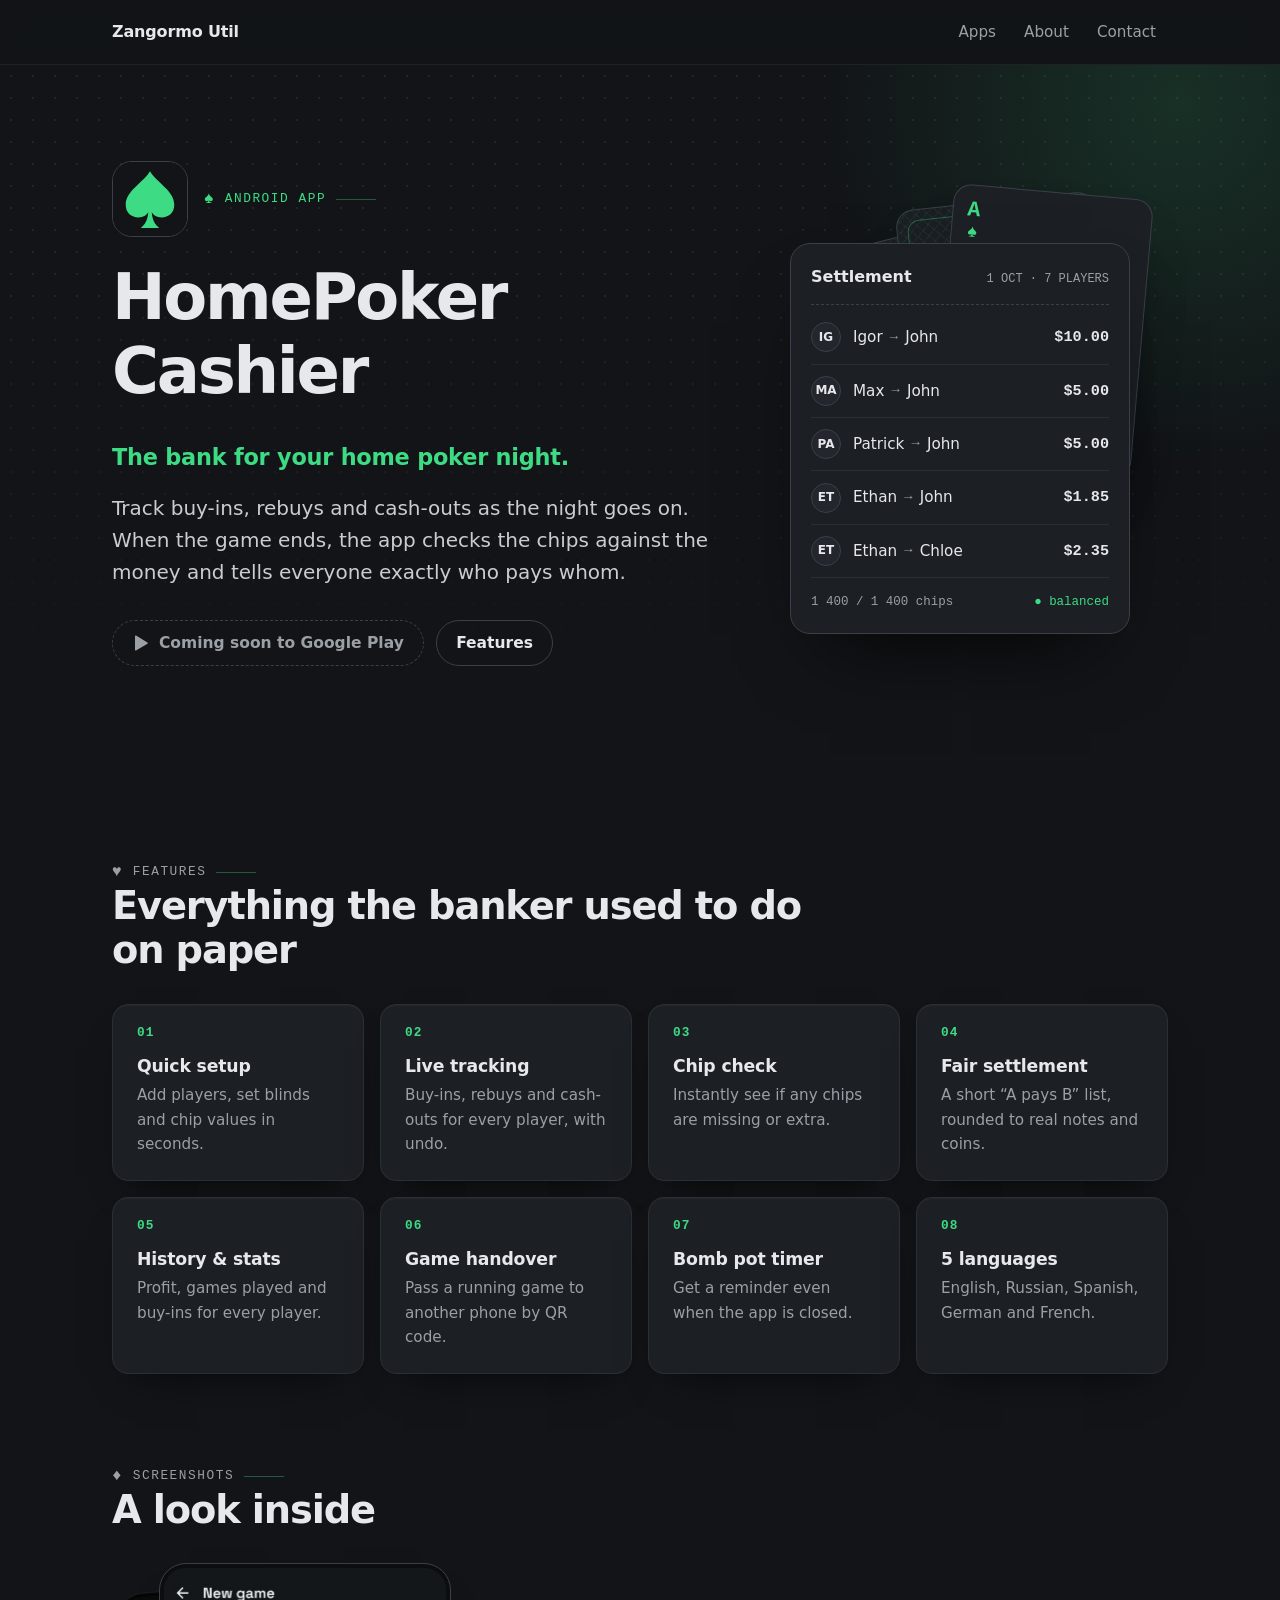
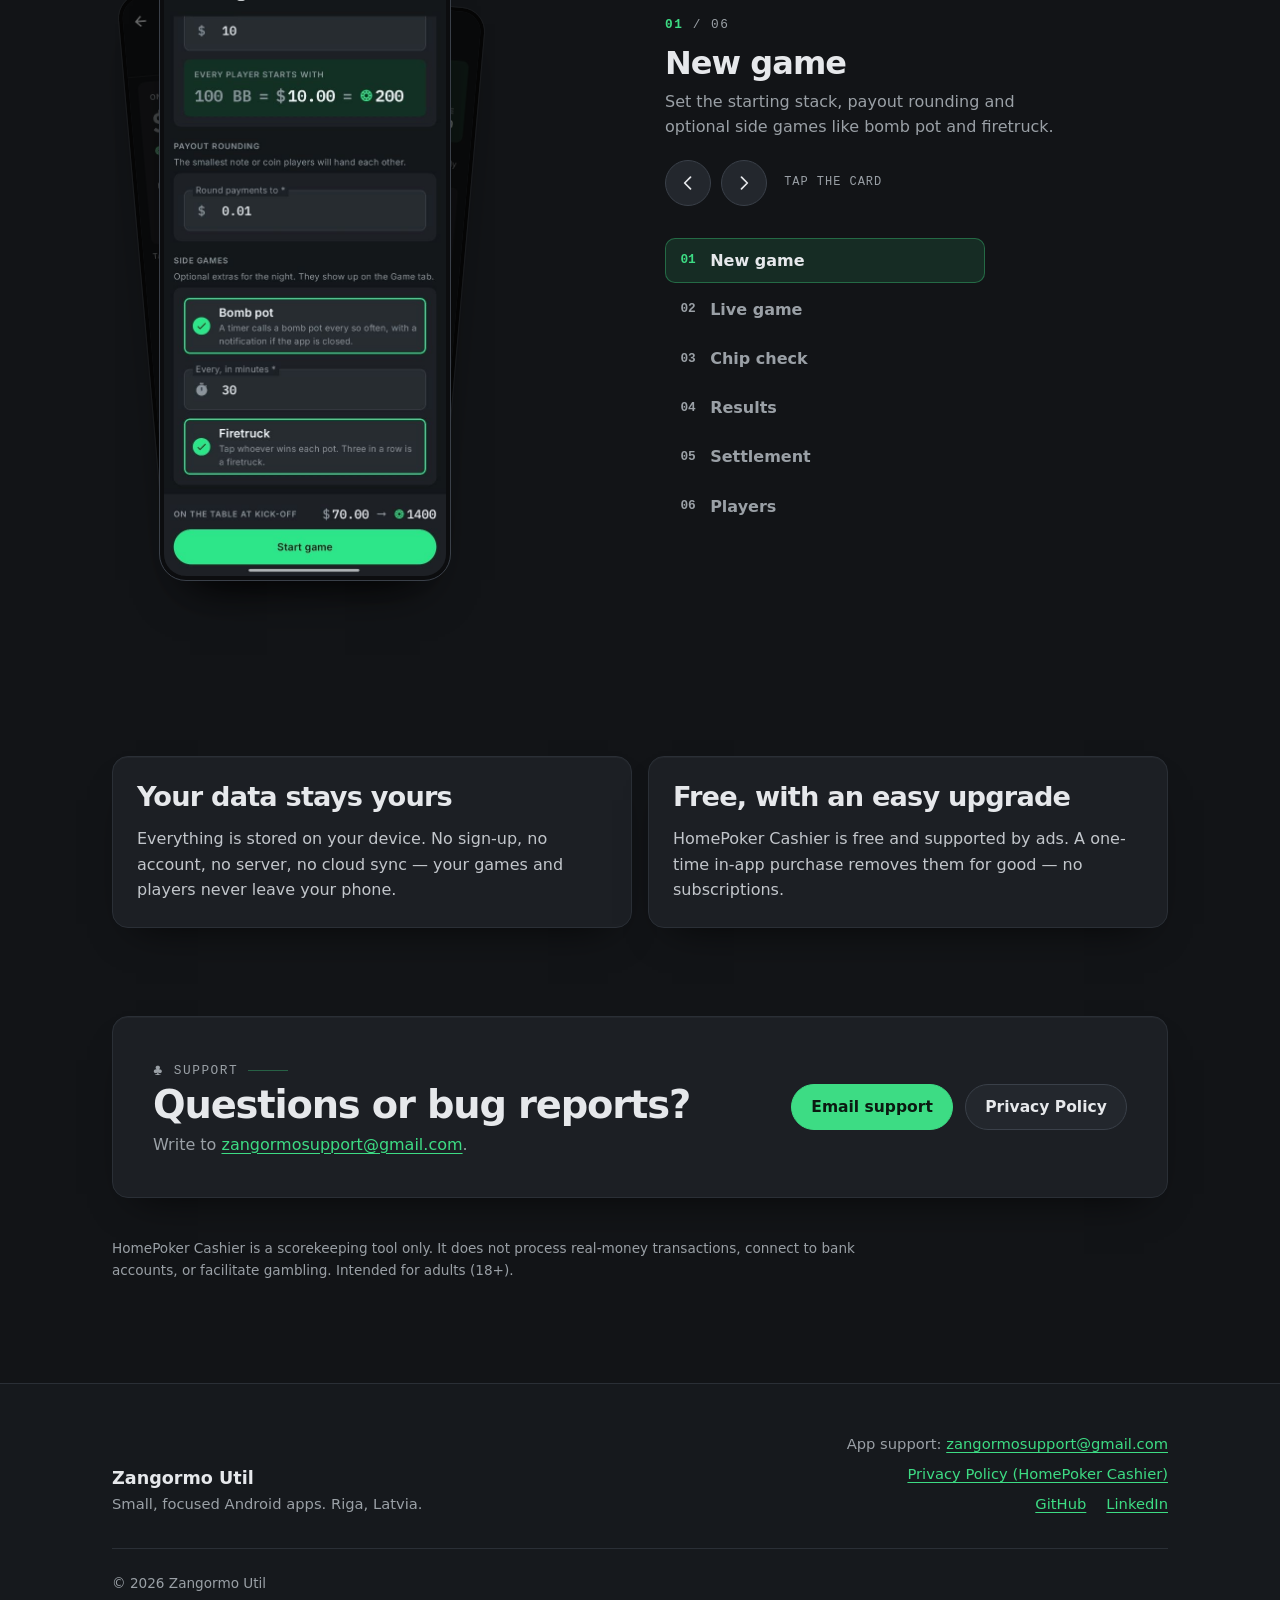
==== commit 05d9e1dc: "Redesigned screenshot gallery in poker cashier page" ====
--- a/homepoker-cashier/index.html
+++ b/homepoker-cashier/index.html
@@ -104,21 +104,38 @@
       </div>
     </section>
 
-    <section class="section tight" aria-labelledby="screens-title">
+    <section class="section tight shots-section" aria-labelledby="screens-title">
       <div class="container">
         <div class="section-head">
           <p class="kicker"><span class="suit" aria-hidden="true">♦</span> Screenshots</p>
           <h2 id="screens-title">A look inside</h2>
         </div>
         <!-- Screenshot files: /assets/screenshots/screenshot-1.jpg … screenshot-6.jpg (see README) -->
-        <ul class="gallery" tabindex="0" aria-label="App screenshots, scrollable">
-          <li><figure><a href="/assets/screenshots/screenshot-1.jpg" target="_blank" rel="noopener"><img src="/assets/screenshots/screenshot-1.jpg" alt="New game setup: starting stack, payout rounding and optional side games like bomb pot and firetruck" width="576" height="1224" loading="lazy" decoding="async"><span class="visually-hidden"> (opens full size)</span></a><figcaption>New game</figcaption></figure></li>
-          <li><figure><a href="/assets/screenshots/screenshot-2.jpg" target="_blank" rel="noopener"><img src="/assets/screenshots/screenshot-2.jpg" alt="Live game: money and chips on the table, blinds, and a seating chart of the players" width="576" height="1224" loading="lazy" decoding="async"><span class="visually-hidden"> (opens full size)</span></a><figcaption>Live game</figcaption></figure></li>
-          <li><figure><a href="/assets/screenshots/screenshot-3.jpg" target="_blank" rel="noopener"><img src="/assets/screenshots/screenshot-3.jpg" alt="End game chip check confirming every chip is accounted for, with each player's final chips" width="576" height="1224" loading="lazy" decoding="async"><span class="visually-hidden"> (opens full size)</span></a><figcaption>Chip check</figcaption></figure></li>
-          <li><figure><a href="/assets/screenshots/screenshot-4.jpg" target="_blank" rel="noopener"><img src="/assets/screenshots/screenshot-4.jpg" alt="Final chip counts with a results table of buy-ins, chips, cash-out and net for each player" width="576" height="1224" loading="lazy" decoding="async"><span class="visually-hidden"> (opens full size)</span></a><figcaption>Results</figcaption></figure></li>
-          <li><figure><a href="/assets/screenshots/screenshot-5.jpg" target="_blank" rel="noopener"><img src="/assets/screenshots/screenshot-5.jpg" alt="Settlement: a short list of who pays whom, with checkboxes to mark payments" width="576" height="1224" loading="lazy" decoding="async"><span class="visually-hidden"> (opens full size)</span></a><figcaption>Settlement</figcaption></figure></li>
-          <li><figure><a href="/assets/screenshots/screenshot-6.jpg" target="_blank" rel="noopener"><img src="/assets/screenshots/screenshot-6.jpg" alt="Players list with profit, games played and buy-ins for each player" width="576" height="1224" loading="lazy" decoding="async"><span class="visually-hidden"> (opens full size)</span></a><figcaption>Players</figcaption></figure></li>
-        </ul>
+        <!-- Without JS the screenshots show as a plain grid; the script turns them into a card stack. -->
+        <div class="showcase" data-showcase>
+          <div class="shot-stage">
+            <ol class="shots plain-list" aria-label="App screenshots">
+              <li class="shot" data-title="New game" data-desc="Set the starting stack, payout rounding and optional side games like bomb pot and firetruck."><img src="/assets/screenshots/screenshot-1.jpg" alt="New game setup: starting stack, payout rounding and optional side games like bomb pot and firetruck" width="576" height="1224" decoding="async"></li>
+              <li class="shot" data-title="Live game" data-desc="Money and chips on the table, the current blinds and a seating chart of everyone playing."><img src="/assets/screenshots/screenshot-2.jpg" alt="Live game: money and chips on the table, blinds, and a seating chart of the players" width="576" height="1224" loading="lazy" decoding="async"></li>
+              <li class="shot" data-title="Chip check" data-desc="Before anyone cashes out, the app confirms every chip is accounted for."><img src="/assets/screenshots/screenshot-3.jpg" alt="End game chip check confirming every chip is accounted for, with each player's final chips" width="576" height="1224" loading="lazy" decoding="async"></li>
+              <li class="shot" data-title="Results" data-desc="Buy-ins, final chips, cash-out and net for each player in one table."><img src="/assets/screenshots/screenshot-4.jpg" alt="Final chip counts with a results table of buy-ins, chips, cash-out and net for each player" width="576" height="1224" loading="lazy" decoding="async"></li>
+              <li class="shot" data-title="Settlement" data-desc="A short list of who pays whom, with checkboxes to mark payments as done."><img src="/assets/screenshots/screenshot-5.jpg" alt="Settlement: a short list of who pays whom, with checkboxes to mark payments" width="576" height="1224" loading="lazy" decoding="async"></li>
+              <li class="shot" data-title="Players" data-desc="Profit, games played and buy-ins for every regular at your table."><img src="/assets/screenshots/screenshot-6.jpg" alt="Players list with profit, games played and buy-ins for each player" width="576" height="1224" loading="lazy" decoding="async"></li>
+            </ol>
+            <button class="shot-hit" type="button" aria-label="Next screenshot" hidden></button>
+          </div>
+          <div class="shot-info" hidden>
+            <p class="shot-count"><span data-shot-num>01</span> / <span data-shot-total>06</span></p>
+            <h3 class="shot-title" data-shot-title aria-live="polite">New game</h3>
+            <p class="shot-desc" data-shot-desc></p>
+            <div class="shot-controls">
+              <button class="shot-btn" type="button" data-shot-prev aria-label="Previous screenshot"><svg viewBox="0 0 24 24" aria-hidden="true"><path fill="none" stroke="currentColor" stroke-width="2" stroke-linecap="round" stroke-linejoin="round" d="M15 5l-7 7 7 7"/></svg></button>
+              <button class="shot-btn" type="button" data-shot-next aria-label="Next screenshot"><svg viewBox="0 0 24 24" aria-hidden="true"><path fill="none" stroke="currentColor" stroke-width="2" stroke-linecap="round" stroke-linejoin="round" d="M9 5l7 7-7 7"/></svg></button>
+              <span class="shot-hint">Tap the card</span>
+            </div>
+            <ol class="shot-index plain-list" aria-label="Jump to screenshot"></ol>
+          </div>
+        </div>
       </div>
     </section>
 
@@ -169,5 +186,90 @@
       <p class="copyright">© 2026 Zangormo Util</p>
     </div>
   </footer>
+
+  <script>
+    // Screenshot card stack: click/tap or swipe the front card, arrows, or the index to change screens.
+    (function () {
+      var root = document.querySelector('[data-showcase]');
+      if (!root) return;
+      var shots = Array.prototype.slice.call(root.querySelectorAll('.shot'));
+      var n = shots.length;
+      var hit = root.querySelector('.shot-hit');
+      var info = root.querySelector('.shot-info');
+      var index = root.querySelector('.shot-index');
+      var pad = function (i) { return (i < 9 ? '0' : '') + (i + 1); };
+      var current = 0;
+      var items = [];
+
+      root.querySelector('[data-shot-total]').textContent = pad(n - 1);
+      shots.forEach(function (shot, i) {
+        var li = document.createElement('li');
+        var b = document.createElement('button');
+        b.type = 'button';
+        b.className = 'shot-tab';
+        b.innerHTML = '<span class="n">' + pad(i) + '</span><span class="t"></span>';
+        b.querySelector('.t').textContent = shot.dataset.title;
+        b.addEventListener('click', function () { go(i); });
+        li.appendChild(b);
+        index.appendChild(li);
+        items.push(b);
+        shot.addEventListener('animationend', function () { shot.classList.remove('is-out', 'is-in'); });
+      });
+
+      function render() {
+        shots.forEach(function (shot, i) {
+          var pos = (i - current + n) % n;
+          shot.dataset.pos = pos > 3 ? 3 : pos;
+          shot.setAttribute('aria-hidden', pos === 0 ? 'false' : 'true');
+        });
+        items.forEach(function (b, i) {
+          if (i === current) b.setAttribute('aria-current', 'true');
+          else b.removeAttribute('aria-current');
+        });
+        var shot = shots[current];
+        root.querySelector('[data-shot-num]').textContent = pad(current);
+        root.querySelector('[data-shot-title]').textContent = shot.dataset.title;
+        root.querySelector('[data-shot-desc]').textContent = shot.dataset.desc;
+        // warm up the next image so the flip never shows an empty card
+        shots[(current + 1) % n].querySelector('img').loading = 'eager';
+      }
+
+      function go(target, dir) {
+        target = (target + n) % n;
+        if (target === current) return;
+        if (!dir) dir = target > current ? 1 : -1;
+        var prev = shots[current];
+        current = target;
+        if (dir > 0) prev.classList.add('is-out');
+        else shots[current].classList.add('is-in');
+        render();
+      }
+
+      root.querySelector('[data-shot-prev]').addEventListener('click', function () { go(current - 1, -1); });
+      root.querySelector('[data-shot-next]').addEventListener('click', function () { go(current + 1, 1); });
+
+      var startX = null, swiped = false;
+      hit.addEventListener('pointerdown', function (e) { startX = e.clientX; swiped = false; });
+      hit.addEventListener('pointerup', function (e) {
+        if (startX === null) return;
+        var dx = e.clientX - startX;
+        startX = null;
+        if (Math.abs(dx) > 40) { swiped = true; go(current + (dx < 0 ? 1 : -1), dx < 0 ? 1 : -1); }
+      });
+      hit.addEventListener('click', function () {
+        if (swiped) { swiped = false; return; }
+        go(current + 1, 1);
+      });
+      root.addEventListener('keydown', function (e) {
+        if (e.key === 'ArrowRight') { go(current + 1, 1); e.preventDefault(); }
+        if (e.key === 'ArrowLeft') { go(current - 1, -1); e.preventDefault(); }
+      });
+
+      hit.hidden = false;
+      info.hidden = false;
+      root.classList.add('is-ready');
+      render();
+    })();
+  </script>
 </body>
 </html>
--- a/style.css
+++ b/style.css
@@ -70,7 +70,8 @@
 .visually-hidden {
   position: absolute !important;
   width: 1px; height: 1px;
-  overflow: hidden; clip: rect(0 0 0 0);
+  margin: -1px; padding: 0; border: 0;
+  overflow: hidden; clip: rect(0 0 0 0); clip-path: inset(50%);
   white-space: nowrap;
 }
 
@@ -501,21 +502,11 @@
 .feature h3 { font-size: 1.08rem; }
 .feature p { color: var(--muted); font-size: .95rem; }
 
-/* Screenshots: horizontal scroller on mobile, row on desktop */
-.gallery {
-  display: grid;
-  grid-auto-flow: column;
-  grid-auto-columns: 64%;
-  gap: 1rem;
-  overflow-x: auto;
-  scroll-snap-type: x mandatory;
-  padding: .25rem .25rem 1.25rem;
-  margin: 0 -.25rem;
-  list-style: none;
-  scrollbar-color: var(--border-strong) transparent;
-}
-.gallery li { scroll-snap-align: start; }
-.gallery img {
+/* Screenshots: a stack of cards. Without JS they fall back to a plain grid. */
+.showcase { display: grid; gap: 2.5rem; justify-items: center; }
+.shots { display: grid; gap: 1rem; grid-template-columns: repeat(2, 1fr); }
+@media (min-width: 700px) { .shots { grid-template-columns: repeat(3, 1fr); } }
+.shot img {
   width: 100%;
   height: auto;
   aspect-ratio: 576 / 1224;
@@ -527,21 +518,131 @@
   color: var(--muted);
   font-size: .85rem;
   box-shadow: 0 30px 50px -30px rgba(0, 0, 0, .9);
-}
-@media (min-width: 600px) { .gallery { grid-auto-columns: 40%; } }
-@media (min-width: 900px) { .gallery { grid-auto-columns: calc((100% - 2 * 1.5rem) / 3); gap: 1.5rem; } }
-.gallery figure { margin: 0; }
-.gallery a { display: block; border-radius: 26px; }
-.gallery a img { transition: transform .2s ease; }
-.gallery a:hover img { transform: translateY(-3px); }
-.gallery figcaption {
-  margin-top: .75rem;
-  text-align: center;
+  transition: filter .45s ease;
+}
+
+/* the section clips the card that flies off to the side */
+.shots-section { overflow-x: clip; }
+
+.showcase.is-ready .shot-stage {
+  position: relative;
+  width: min(270px, 64vw);
+  margin: 0 2.5rem 1rem;
+}
+.showcase.is-ready .shots { grid-template-columns: 1fr; gap: 0; }
+.showcase.is-ready .shot {
+  grid-area: 1 / 1;
+  z-index: var(--z);
+  opacity: var(--o);
+  transform: var(--t);
+  transform-origin: 50% 60%;
+  transition: transform .45s cubic-bezier(.2, .7, .2, 1), opacity .45s ease;
+}
+.shot[data-pos="0"] { --z: 4; --o: 1; --t: none; }
+.shot[data-pos="1"] { --z: 3; --o: 1; --t: translateX(-7%) rotate(-5deg) scale(.95); }
+.shot[data-pos="2"] { --z: 2; --o: 1; --t: translateX(7%) rotate(5deg) scale(.91); }
+.shot[data-pos="3"] { --z: 1; --o: 0; --t: scale(.86); }
+.showcase.is-ready .shot:not([data-pos="0"]) img { filter: brightness(.45) saturate(.6); }
+.shot-stage:hover .shot[data-pos="0"] { --t: translateY(-6px); }
+
+.shot.is-out { animation: shot-out .6s cubic-bezier(.4, 0, .2, 1); }
+.shot.is-in { animation: shot-in .5s cubic-bezier(.2, .7, .2, 1); }
+@keyframes shot-out {
+  from { transform: none; opacity: 1; z-index: 5; }
+  45% { transform: translateX(-85%) rotate(-14deg); opacity: 1; z-index: 5; }
+  50% { z-index: 0; }
+  to { transform: var(--t); opacity: var(--o); z-index: 0; }
+}
+@keyframes shot-in {
+  from { transform: translateX(-85%) rotate(-14deg); opacity: 0; z-index: 5; }
+  40% { opacity: 1; }
+  to { transform: none; opacity: 1; z-index: 5; }
+}
+
+.shot-hit {
+  position: absolute;
+  inset: 0;
+  z-index: 6;
+  width: 100%;
+  padding: 0;
+  border: 0;
+  border-radius: 26px;
+  background: transparent;
+  cursor: pointer;
+  touch-action: pan-y;
+  -webkit-tap-highlight-color: transparent;
+}
+
+.shot-info { width: 100%; max-width: 26rem; text-align: center; }
+.shot-count {
   font-family: var(--mono);
   font-size: .8rem;
-  letter-spacing: .06em;
+  letter-spacing: .12em;
+  color: var(--muted);
+  margin-bottom: .6rem;
+}
+.shot-count [data-shot-num] { color: var(--accent); font-weight: 700; }
+.shot-title { font-size: clamp(1.5rem, 4vw, 2rem); letter-spacing: -.03em; margin-bottom: .4rem; }
+.shot-desc { color: var(--muted); min-height: 3.2em; margin-bottom: 1.25rem; }
+
+.shot-controls { display: flex; align-items: center; justify-content: center; gap: .6rem; }
+.shot-btn {
+  display: grid;
+  place-items: center;
+  width: 46px;
+  height: 46px;
+  padding: 0;
+  border-radius: 50%;
+  border: 1px solid var(--border-strong);
+  background: var(--surface-2);
+  color: var(--text);
+  cursor: pointer;
+  transition: border-color .15s ease, transform .15s ease;
+}
+.shot-btn:hover { border-color: var(--muted); transform: translateY(-1px); }
+.shot-btn svg { width: 20px; height: 20px; }
+.shot-hint {
+  margin-left: .5rem;
+  font-family: var(--mono);
+  font-size: .75rem;
+  letter-spacing: .08em;
   text-transform: uppercase;
   color: var(--muted);
+}
+
+.shot-index { display: flex; justify-content: center; gap: .35rem; margin-top: 1.5rem; }
+.shot-tab {
+  display: flex;
+  align-items: center;
+  gap: .9rem;
+  width: 100%;
+  min-width: 40px;
+  min-height: 36px;
+  padding: .35rem .5rem;
+  border: 1px solid transparent;
+  border-radius: var(--radius-sm);
+  background: transparent;
+  color: var(--muted);
+  font: inherit;
+  text-align: left;
+  cursor: pointer;
+  transition: color .15s ease, background-color .15s ease, border-color .15s ease;
+}
+.shot-tab .n { font-family: var(--mono); font-size: .8rem; font-weight: 700; margin-inline: auto; }
+.shot-tab .t { display: none; }
+.shot-tab:hover { color: var(--text); }
+.shot-tab[aria-current="true"] { color: var(--accent); background: var(--accent-soft); border-color: var(--accent-line); }
+
+@media (min-width: 900px) {
+  .showcase { grid-template-columns: auto 1fr; gap: 3rem 5rem; align-items: center; }
+  .showcase.is-ready .shot-stage { width: 290px; margin: 0 3rem; }
+  .shot-info { text-align: left; }
+  .shot-controls { justify-content: flex-start; }
+  .shot-index { display: grid; justify-content: stretch; gap: .25rem; margin-top: 2rem; max-width: 20rem; }
+  .shot-tab { padding: .55rem .9rem; }
+  .shot-tab .n { margin-inline: 0; }
+  .shot-tab .t { display: inline; font-weight: 600; }
+  .shot-tab[aria-current="true"] .t { color: var(--text); }
 }
 
 .stat-card h2 { font-size: clamp(1.35rem, 4vw, 1.7rem); }
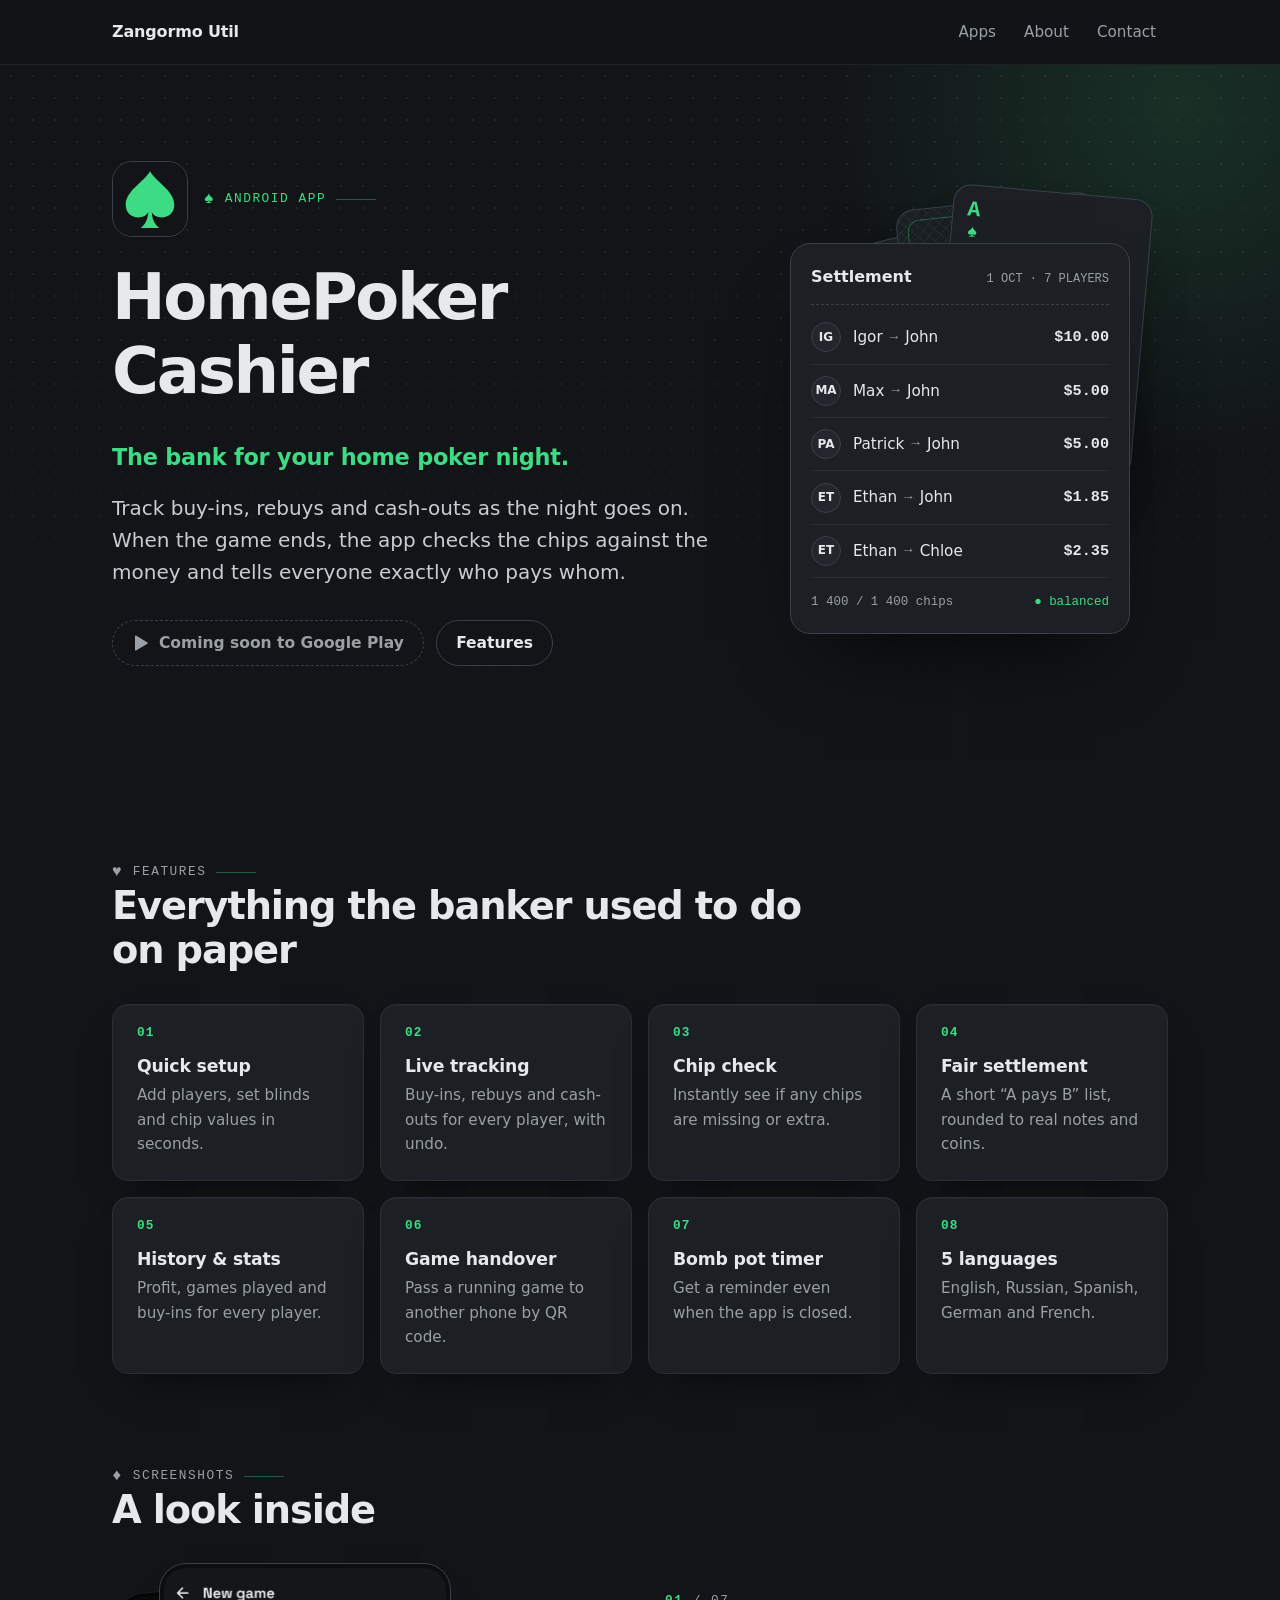
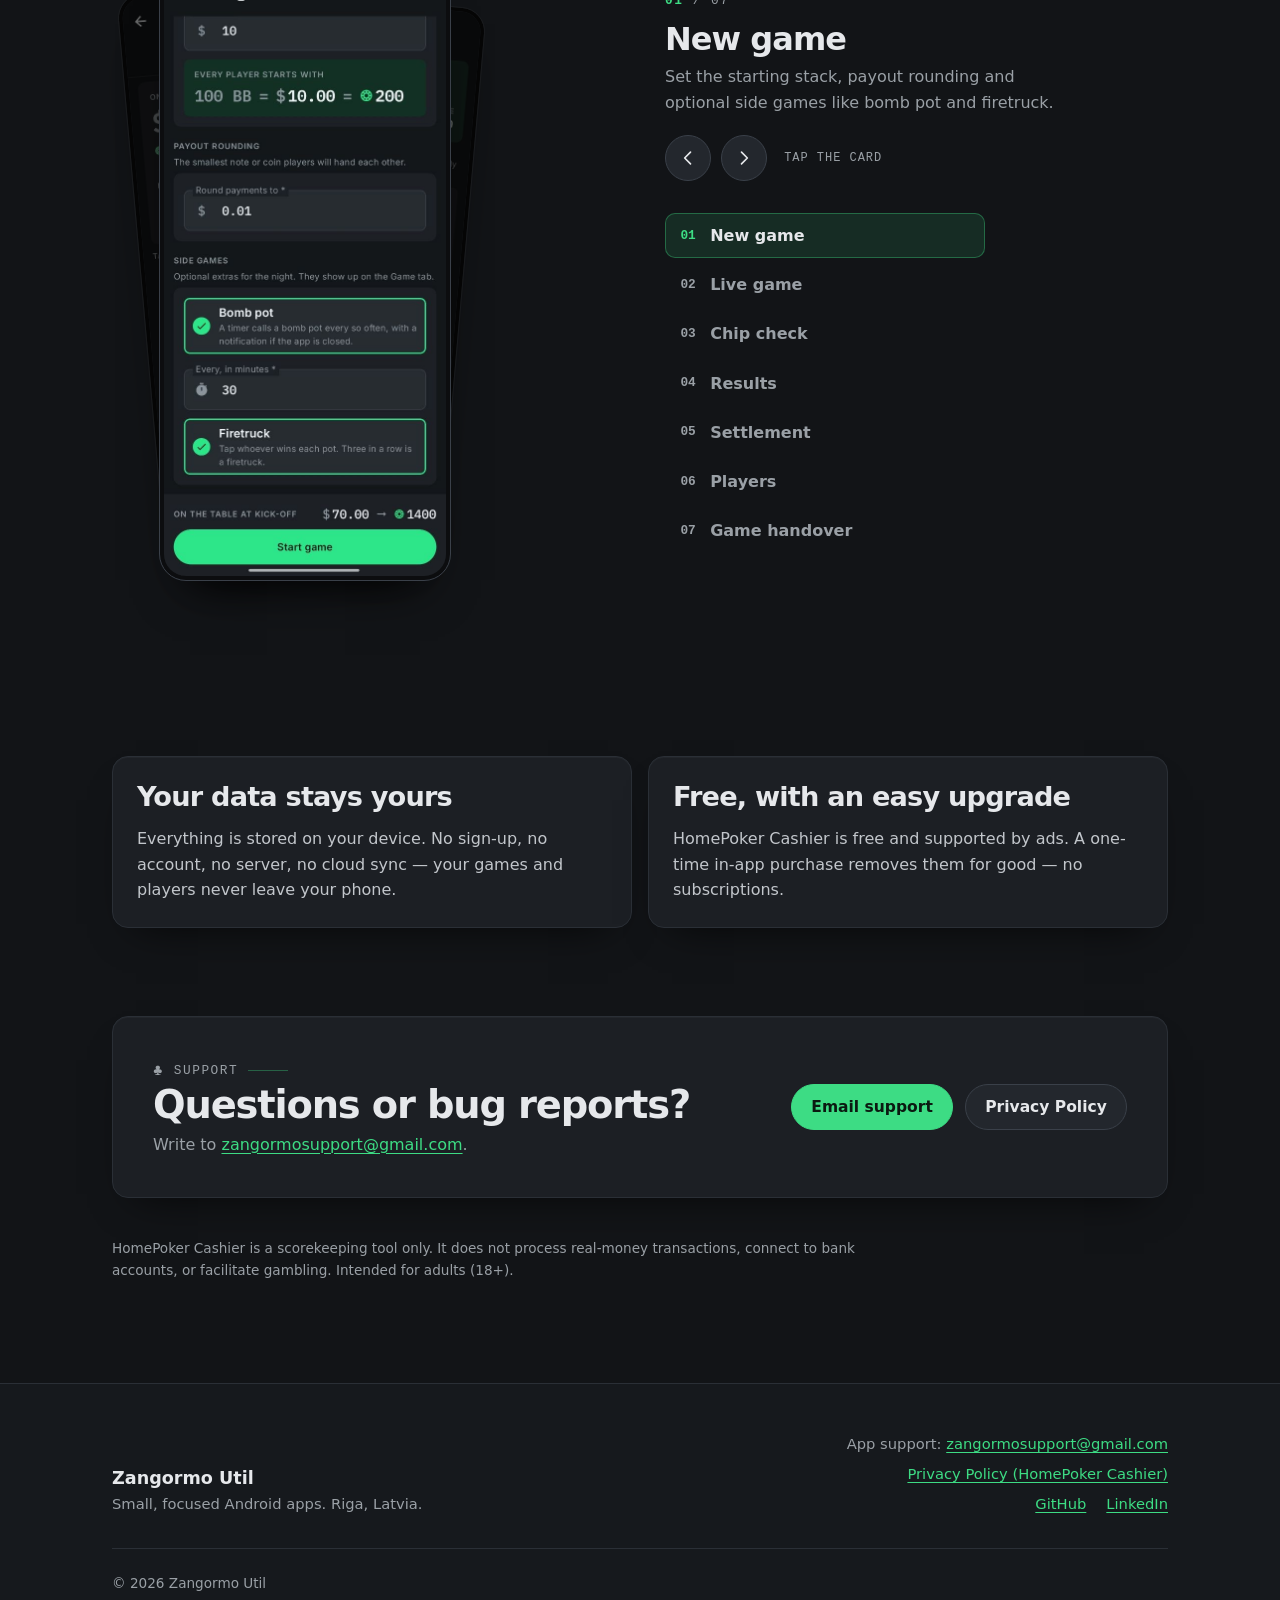
==== commit 48f1c0fb: "Added 1 new screenshot in poker cashier gallery" ====
--- a/homepoker-cashier/index.html
+++ b/homepoker-cashier/index.html
@@ -110,7 +110,7 @@
           <p class="kicker"><span class="suit" aria-hidden="true">♦</span> Screenshots</p>
           <h2 id="screens-title">A look inside</h2>
         </div>
-        <!-- Screenshot files: /assets/screenshots/screenshot-1.jpg … screenshot-6.jpg (see README) -->
+        <!-- Screenshot files: /assets/screenshots/screenshot-1.jpg … screenshot-7.jpg (see README) -->
         <!-- Without JS the screenshots show as a plain grid; the script turns them into a card stack. -->
         <div class="showcase" data-showcase>
           <div class="shot-stage">
@@ -121,11 +121,12 @@
               <li class="shot" data-title="Results" data-desc="Buy-ins, final chips, cash-out and net for each player in one table."><img src="/assets/screenshots/screenshot-4.jpg" alt="Final chip counts with a results table of buy-ins, chips, cash-out and net for each player" width="576" height="1224" loading="lazy" decoding="async"></li>
               <li class="shot" data-title="Settlement" data-desc="A short list of who pays whom, with checkboxes to mark payments as done."><img src="/assets/screenshots/screenshot-5.jpg" alt="Settlement: a short list of who pays whom, with checkboxes to mark payments" width="576" height="1224" loading="lazy" decoding="async"></li>
               <li class="shot" data-title="Players" data-desc="Profit, games played and buy-ins for every regular at your table."><img src="/assets/screenshots/screenshot-6.jpg" alt="Players list with profit, games played and buy-ins for each player" width="576" height="1224" loading="lazy" decoding="async"></li>
+              <li class="shot" data-title="Game handover" data-desc="Pass a running game to another phone: it scans the QR code and carries on."><img src="/assets/screenshots/screenshot-7.jpg" alt="Hand over game: a QR code the other phone scans to load the running game, with an option to send it as a file instead" width="576" height="1224" loading="lazy" decoding="async"></li>
             </ol>
             <button class="shot-hit" type="button" aria-label="Next screenshot" hidden></button>
           </div>
           <div class="shot-info" hidden>
-            <p class="shot-count"><span data-shot-num>01</span> / <span data-shot-total>06</span></p>
+            <p class="shot-count"><span data-shot-num>01</span> / <span data-shot-total>07</span></p>
             <h3 class="shot-title" data-shot-title aria-live="polite">New game</h3>
             <p class="shot-desc" data-shot-desc></p>
             <div class="shot-controls">
